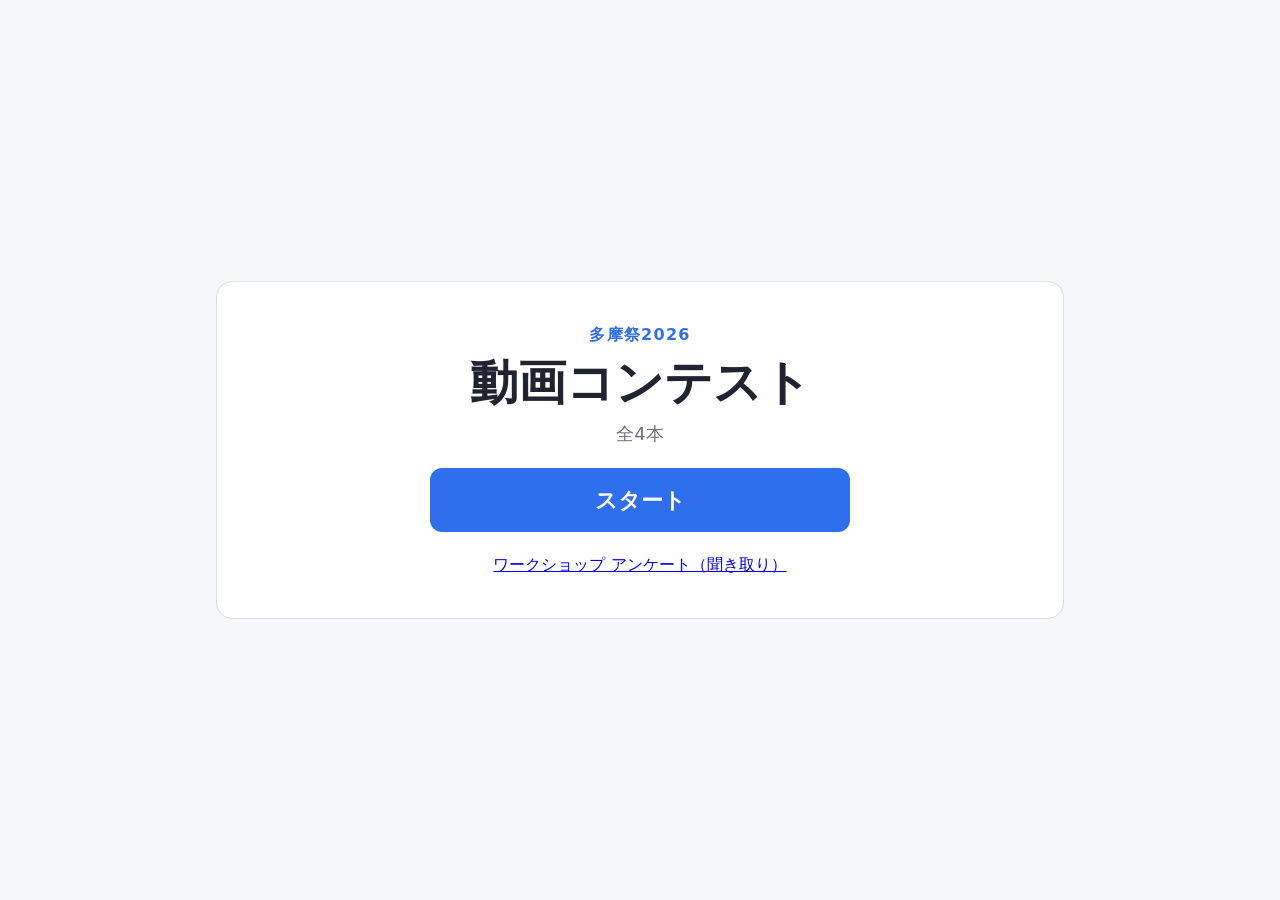
==== index.html @ 1f771b76 "iPad 11インチの縦横表示に対応する Co-Authored-By: Claude Sonnet 5.5 <noreply@anthropic.com> Claude-Session: https" ====
<!doctype html>
<html lang="ja">
<head>
<meta charset="utf-8">
<meta name="viewport" content="width=device-width, initial-scale=1">
<title>多摩祭2026 動画コンテスト</title>
<link rel="stylesheet" href="style.css?v=11">
</head>
<body>
<div class="app">

  <p id="notice" class="notice" hidden></p>
  <p id="queue-status" class="notice" role="status" hidden></p>

  <!-- スタート画面 -->
  <section id="screen-start" class="screen" hidden>
    <p class="eyebrow">多摩祭2026</p>
    <h1>動画コンテスト</h1>
    <p class="count" id="start-count"></p>
    <button id="btn-start" class="btn btn-primary btn-large" type="button">スタート</button>
    <p class="start-link"><a href="satisfaction.html">ワークショップ アンケート（聞き取り）</a></p>
  </section>

  <!-- 再生画面 -->
  <section id="screen-play" class="screen" hidden>
    <p class="progress" id="play-progress"></p>
    <div class="player portrait" id="player"></div>
    <button id="btn-to-survey" class="btn btn-primary btn-large" type="button">アンケートに答える</button>
  </section>

  <!-- アンケート画面 -->
  <section id="screen-survey" class="screen" hidden>
    <p class="progress" id="survey-progress"></p>
    <h2>この動画はどうでしたか？</h2>
    <p class="hint">それぞれ、あてはまる人数を選んでください。</p>
    <form id="survey-form" novalidate>
      <label class="row">
        <span class="row-label">面白かった</span>
        <select id="sel-funny" aria-label="面白かった人数"></select>
      </label>
      <label class="row">
        <span class="row-label">面白くなかった</span>
        <select id="sel-notfunny" aria-label="面白くなかった人数"></select>
      </label>
      <p id="survey-error" class="error" role="alert" hidden></p>
      <button id="btn-submit" class="btn btn-primary btn-large" type="submit">送信</button>
    </form>
  </section>

  <!-- 終了画面 -->
  <section id="screen-end" class="screen" hidden>
    <h2>ご覧いただき<br>ありがとうございました</h2>
    <p id="end-pending" class="error" role="status" hidden></p>
    <button id="btn-restart" class="btn btn-primary btn-large" type="button">スタートに戻る</button>
  </section>

</div>

<script src="config.js?v=11"></script>
<script src="app.js?v=11"></script>
</body>
</html>
---- style.css ----
:root {
  --bg: #f6f7fb;
  --card: #ffffff;
  --text: #1f2430;
  --muted: #6b7280;
  --primary: #2f6fed;
  --primary-dark: #2257c4;
  --danger: #c0392b;
  --border: #d9deea;
  /* 動画の上下に必要な余白（見出し・ボタン・余白）の合計。動画の高さの上限に使う */
  --chrome: 240px;
}

* { box-sizing: border-box; }

html, body { margin: 0; }

body {
  background: var(--bg);
  color: var(--text);
  font-family: "Hiragino Sans", "Noto Sans JP", "Yu Gothic", Meiryo, system-ui, sans-serif;
  line-height: 1.6;
  -webkit-text-size-adjust: 100%;
}

.app {
  max-width: 880px;
  margin: 0 auto;
  /* ノッチや角丸のある端末でも内容が隠れないようにする */
  padding: max(16px, env(safe-area-inset-top)) max(16px, env(safe-area-inset-right))
           max(16px, env(safe-area-inset-bottom)) max(16px, env(safe-area-inset-left));
  min-height: 100vh;
  min-height: 100dvh;
  display: flex;
  flex-direction: column;
  justify-content: center;
}

[hidden] { display: none !important; }

.screen {
  background: var(--card);
  border: 1px solid var(--border);
  border-radius: 16px;
  padding: 28px 20px;
  text-align: center;
}

.eyebrow {
  margin: 0;
  color: var(--primary);
  font-weight: 700;
  letter-spacing: .08em;
}

h1 { margin: 4px 0 8px; font-size: clamp(28px, 7vw, 48px); line-height: 1.25; }
h2 { margin: 0 0 8px; font-size: clamp(20px, 4.5vw, 30px); line-height: 1.4; }

.count, .hint, .progress { color: var(--muted); margin: 0 0 20px; }
.progress { font-weight: 700; margin-bottom: 12px; }

.btn {
  appearance: none;
  border: 0;
  border-radius: 12px;
  font: inherit;
  font-weight: 700;
  cursor: pointer;
  padding: 12px 24px;
  touch-action: manipulation; /* ダブルタップでの拡大を防ぐ */
}
.btn-primary { background: var(--primary); color: #fff; }
.btn-primary:hover { background: var(--primary-dark); }
.btn-primary:disabled { background: #9db5ea; cursor: default; }
.btn-large { width: 100%; max-width: 360px; min-height: 56px; font-size: 20px; }

.btn:focus-visible, select:focus-visible {
  outline: 3px solid #ffb703;
  outline-offset: 2px;
}

.player {
  position: relative;
  background: #0b0d12;
  border-radius: 12px;
  overflow: hidden;
  margin: 0 auto 20px;
}
/* 縦動画（コンテストの標準）：画面の高さに収まる幅にする */
.player.portrait {
  aspect-ratio: 9 / 16;
  width: min(100%, max(180px, calc((100vh - var(--chrome)) * 9 / 16)));
  width: min(100%, max(180px, calc((100dvh - var(--chrome)) * 9 / 16)));
}
/* 横動画：画面の高さに収まる幅にする */
.player.landscape {
  aspect-ratio: 16 / 9;
  width: min(100%, max(240px, calc((100vh - var(--chrome)) * 16 / 9)));
  width: min(100%, max(240px, calc((100dvh - var(--chrome)) * 16 / 9)));
}
.player iframe { position: absolute; inset: 0; width: 100%; height: 100%; border: 0; }
.player .placeholder {
  position: absolute; inset: 0;
  display: flex; align-items: center; justify-content: center;
  flex-direction: column; gap: 4px;
  color: #cfd5e6; padding: 16px; text-align: center;
}
.player .placeholder strong { font-size: 18px; color: #fff; }

.row {
  display: flex;
  align-items: center;
  justify-content: space-between;
  gap: 12px;
  max-width: 360px;
  margin: 0 auto 14px;
  padding: 12px 14px;
  border: 1px solid var(--border);
  border-radius: 12px;
  text-align: left;
}
.row-label { font-weight: 700; font-size: 18px; }
select {
  font: inherit;
  font-size: 18px;
  padding: 8px 12px;
  min-width: 96px;
  min-height: 44px;
  border: 1px solid var(--border);
  border-radius: 10px;
  background: #fff;
  color: var(--text);
}

.error { color: var(--danger); font-weight: 700; margin: 0 0 12px; }

.notice {
  background: #fff4d6;
  border: 1px solid #f0d58a;
  color: #6b5200;
  border-radius: 10px;
  padding: 10px 14px;
  margin: 0 0 12px;
  font-size: 14px;
}

/* ---------- タブレット・PC（幅 768px 以上） ---------- */
@media (min-width: 768px) {
  .screen { padding: 40px 32px; }
  .count, .hint, .progress { font-size: 18px; }
  .btn-large { font-size: 22px; min-height: 64px; max-width: 420px; }
  .row { max-width: 460px; padding: 14px 18px; }
  .row-label { font-size: 20px; }
  select { font-size: 20px; min-width: 120px; }
}

/* ---------- 高さが低い横向き（スマホ横・小さいウィンドウ）：左右に並べる ---------- */
@media (orientation: landscape) and (max-height: 600px) {
  :root { --chrome: 70px; }
  /* 黄色い注意が出ているときは、その分だけ動画を小さくする */
  body:has(#notice:not([hidden])) { --chrome: 130px; }

  .app { justify-content: flex-start; padding-top: max(8px, env(safe-area-inset-top)); padding-bottom: max(8px, env(safe-area-inset-bottom)); }
  .screen { padding: 12px 16px; }
  h1 { font-size: 30px; margin: 0 0 4px; }
  h2 { font-size: 20px; margin-bottom: 4px; }
  .count, .hint, .progress { margin-bottom: 8px; }
  .btn-large { min-height: 52px; }

  /* 再生画面：動画を左、情報とボタンを右に */
  #screen-play:not([hidden]) {
    display: grid;
    grid-template-columns: auto minmax(200px, 320px);
    column-gap: 20px;
    align-content: center;
    justify-content: center;
    align-items: center;
  }
  #screen-play .player { grid-column: 1; grid-row: 1 / span 2; margin: 0; }
  #screen-play .progress { grid-column: 2; grid-row: 1; margin: 0; align-self: end; padding-bottom: 12px; }
  #screen-play .btn { grid-column: 2; grid-row: 2; align-self: start; }
  /* 縦横どちらの動画も、画面の高さに収まる幅で並べる */
  #screen-play .player.portrait  { width: calc((100dvh - var(--chrome)) * 9 / 16); }
  #screen-play .player.landscape { width: min(58vw, calc((100dvh - var(--chrome)) * 16 / 9)); }

  /* アンケート画面：2つの項目を横に並べる */
  #survey-form {
    display: grid;
    grid-template-columns: 1fr 1fr;
    gap: 10px 16px;
    max-width: 640px;
    margin: 0 auto;
  }
  #survey-form .row { margin: 0; max-width: none; }
  #survey-form .error, #survey-form .btn { grid-column: 1 / -1; justify-self: center; margin: 0; }
}

/* ---------- ワークショップ アンケート（スタッフが聞き取って押す） ---------- */
.ws-title { font-size: clamp(22px, 5.5vw, 34px); }
.ws-screen { text-align: left; }
.ws-screen .eyebrow, .ws-screen .ws-title, .ws-screen > .hint { text-align: center; }
.q { border: 0; padding: 0; margin: 0 0 22px; min-width: 0; }
.q legend { font-weight: 700; font-size: 18px; line-height: 1.5; padding: 0; margin-bottom: 10px; }
.choices { display: flex; flex-wrap: wrap; gap: 10px; }
.choice {
  appearance: none;
  flex: 1 1 120px;
  min-height: 64px;
  padding: 10px 12px;
  font: inherit;
  font-size: 20px;
  font-weight: 700;
  color: var(--text);
  background: #fff;
  border: 3px solid var(--border);
  border-radius: 14px;
  cursor: pointer;
  touch-action: manipulation;
  display: flex; align-items: center; justify-content: center; gap: 8px;
}
.choice:focus-visible { outline: 3px solid #ffb703; outline-offset: 2px; }
.choice[aria-pressed="true"] { background: var(--primary); border-color: var(--primary-dark); color: #fff; }
.faces .choice { flex-direction: column; min-height: 96px; gap: 2px; }
.faces .face { font-size: 40px; line-height: 1.1; }
textarea {
  width: 100%;
  font: inherit;
  font-size: 18px;
  padding: 10px 12px;
  border: 1px solid var(--border);
  border-radius: 10px;
  resize: vertical;
}
.ws-summary { min-height: 1.6em; margin: 0 0 8px; color: var(--muted); font-weight: 700; text-align: center; }
#ws-form .btn-large { display: block; margin: 0 auto; }
.ws-toast {
  background: #e6f6ea; border: 1px solid #9fd5ab; color: #1b5e2f;
  border-radius: 10px; padding: 10px 14px; margin: 14px 0 0; font-weight: 700; text-align: center;
}
.ws-foot { margin-top: 20px; text-align: center; }
.ws-foot .count { margin-bottom: 8px; }
.ws-foot p { margin: 12px 0 0; }
.btn-sub { background: #eef1f8; color: var(--text); border: 1px solid var(--border); font-size: 16px; }
.btn-sub:disabled { color: #9aa3b5; cursor: default; }
@media (min-width: 768px) {
  .q legend { font-size: 22px; }
  .choice { font-size: 24px; min-height: 76px; }
  .faces .choice { min-height: 120px; }
  .faces .face { font-size: 52px; }
}
@media (orientation: landscape) and (max-height: 600px) {
  .faces .choice { flex-direction: row; min-height: 64px; }
  .faces .face { font-size: 32px; }
  .q { margin-bottom: 14px; }
}
.start-link { margin: 20px 0 0; }

/* ---------- iPad 11インチなどの横向き（タッチ操作・幅900px以上・高さ900px以下）：1画面に収める ---------- */
@media (orientation: landscape) and (min-width: 900px) and (max-height: 900px) and (pointer: coarse) {
  :root { --chrome: 90px; }
  body:has(#notice:not([hidden])) { --chrome: 150px; }
  .app { padding-top: max(12px, env(safe-area-inset-top)); padding-bottom: max(12px, env(safe-area-inset-bottom)); }
  .screen { padding: 20px 28px; }
  h1 { font-size: 34px; margin: 0 0 6px; }
  .count, .hint, .progress { margin-bottom: 10px; }

  /* 動画の再生：動画を左、番号とボタンを右に（動画を大きく） */
  #screen-play:not([hidden]) {
    display: grid;
    grid-template-columns: auto minmax(260px, 420px);
    column-gap: 32px;
    align-content: center;
    justify-content: center;
    align-items: center;
  }
  #screen-play .player { grid-column: 1; grid-row: 1 / span 2; margin: 0; }
  #screen-play .progress { grid-column: 2; grid-row: 1; margin: 0; align-self: end; padding-bottom: 16px; font-size: 22px; }
  #screen-play .btn { grid-column: 2; grid-row: 2; align-self: start; }
  #screen-play .player.portrait  { width: calc((100dvh - var(--chrome)) * 9 / 16); }
  #screen-play .player.landscape { width: min(60vw, calc((100dvh - var(--chrome)) * 16 / 9)); }

  /* 動画コンテストのアンケート：2つの項目を横に並べる */
  #survey-form { display: grid; grid-template-columns: 1fr 1fr; gap: 14px 24px; max-width: 760px; margin: 0 auto; }
  #survey-form .row { margin: 0; max-width: none; }
  #survey-form .error, #survey-form .btn { grid-column: 1 / -1; justify-self: center; margin: 0; }

  /* ワークショップ アンケート：左に①②、右に③④を並べて、送信ボタンまで1画面に */
  .ws-title { font-size: 30px; }
  #ws-form { display: grid; grid-template-columns: 1.3fr 1fr; column-gap: 28px; align-items: start; }
  #ws-form .q:nth-of-type(1) { grid-column: 1; grid-row: 1; }
  #ws-form .q:nth-of-type(2) { grid-column: 1; grid-row: 2; }
  #ws-form .q:nth-of-type(3) { grid-column: 2; grid-row: 1; }
  #ws-form .q:nth-of-type(4) { grid-column: 2; grid-row: 2; }
  #ws-form .q { margin-bottom: 12px; }
  #ws-form .q legend { font-size: 18px; margin-bottom: 8px; }
  #ws-form .choice { flex: 1 1 90px; font-size: 19px; padding: 8px 4px; white-space: nowrap; }
  #ws-form .ws-summary, #ws-form .error, #ws-form .btn-large { grid-column: 1 / -1; }
  .faces .choice { flex-direction: column; min-height: 96px; }
  .faces .face { font-size: 40px; }
  .choice { min-height: 68px; }
  textarea { min-height: 92px; }
  .ws-foot { margin-top: 10px; display: flex; align-items: center; justify-content: center; gap: 24px; flex-wrap: wrap; }
  .ws-foot .count, .ws-foot p { margin: 0; }
}
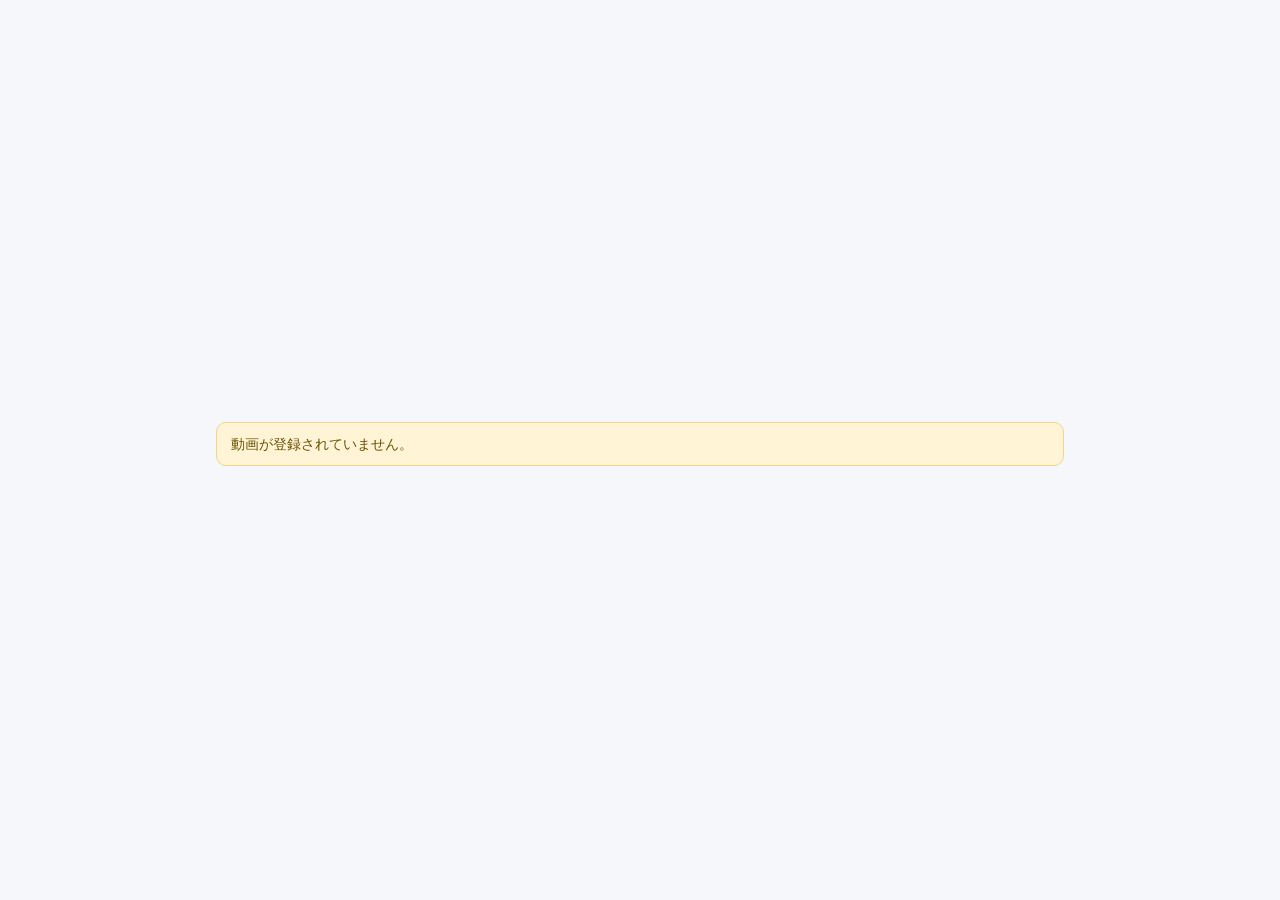
==== commit bbfcb574: "フォルダが空のときに古い動画へ戻らないようにする Co-Authored-By: Claude Sonnet 5.5 <noreply@anthropic.com> Claude-Session: h" ====
--- a/index.html
+++ b/index.html
@@ -4,7 +4,7 @@
 <meta charset="utf-8">
 <meta name="viewport" content="width=device-width, initial-scale=1">
 <title>多摩祭2026 動画コンテスト</title>
-<link rel="stylesheet" href="style.css?v=11">
+<link rel="stylesheet" href="style.css?v=12">
 </head>
 <body>
 <div class="app">
@@ -56,7 +56,7 @@
 
 </div>
 
-<script src="config.js?v=11"></script>
-<script src="app.js?v=11"></script>
+<script src="config.js?v=12"></script>
+<script src="app.js?v=12"></script>
 </body>
 </html>
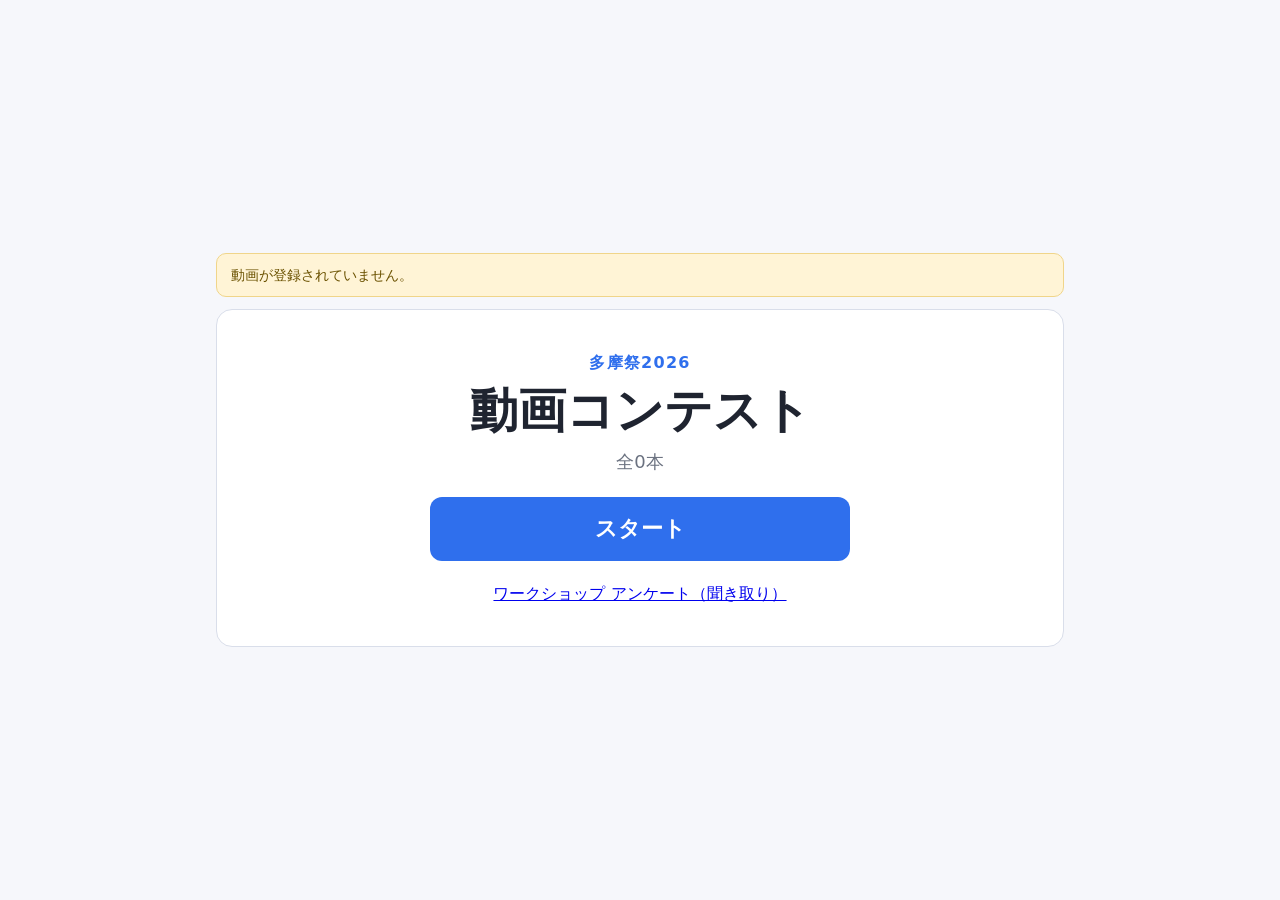
==== commit 0709bcd4: "動画が0本でも開始画面とアンケートへのリンクを表示する Co-Authored-By: Claude Sonnet 5.5 <noreply@anthropic.com> Claude-Session" ====
--- a/index.html
+++ b/index.html
@@ -4,7 +4,7 @@
 <meta charset="utf-8">
 <meta name="viewport" content="width=device-width, initial-scale=1">
 <title>多摩祭2026 動画コンテスト</title>
-<link rel="stylesheet" href="style.css?v=12">
+<link rel="stylesheet" href="style.css?v=13">
 </head>
 <body>
 <div class="app">
@@ -56,7 +56,7 @@
 
 </div>
 
-<script src="config.js?v=12"></script>
-<script src="app.js?v=12"></script>
+<script src="config.js?v=13"></script>
+<script src="app.js?v=13"></script>
 </body>
 </html>
